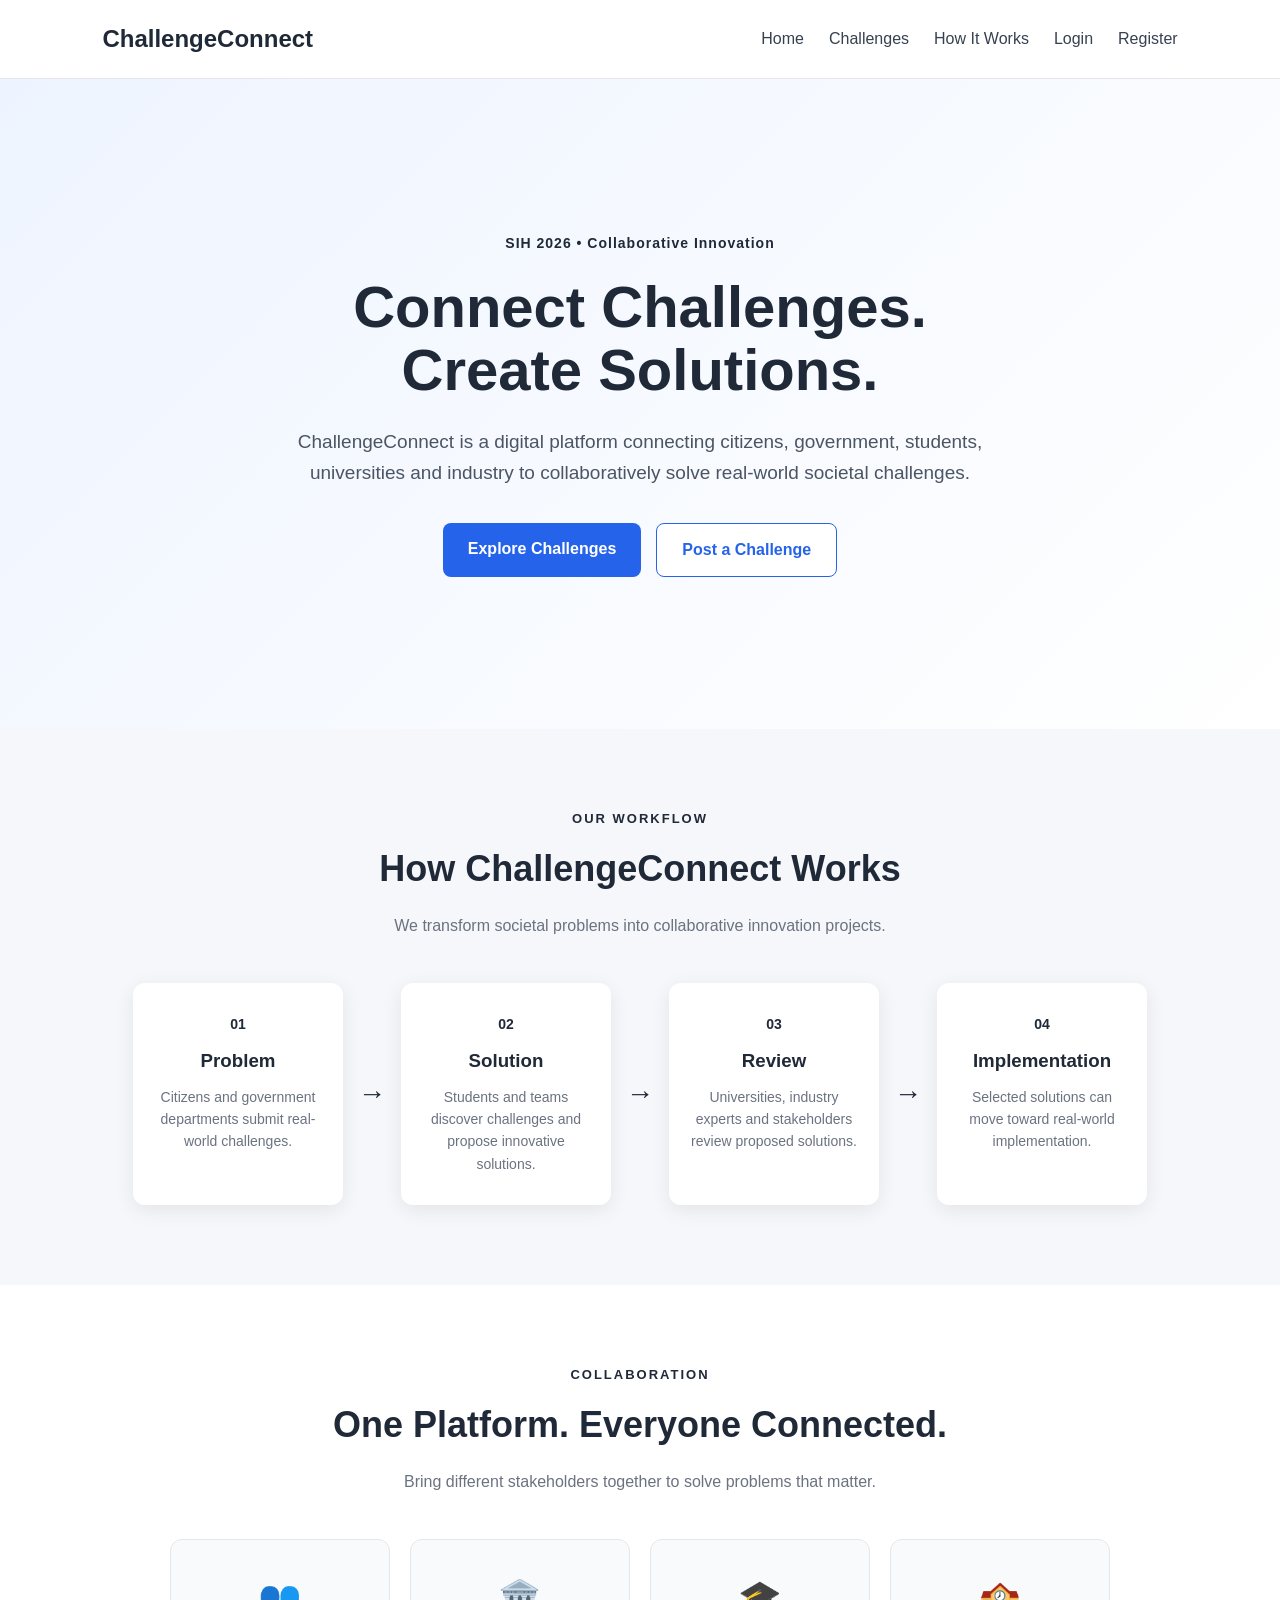
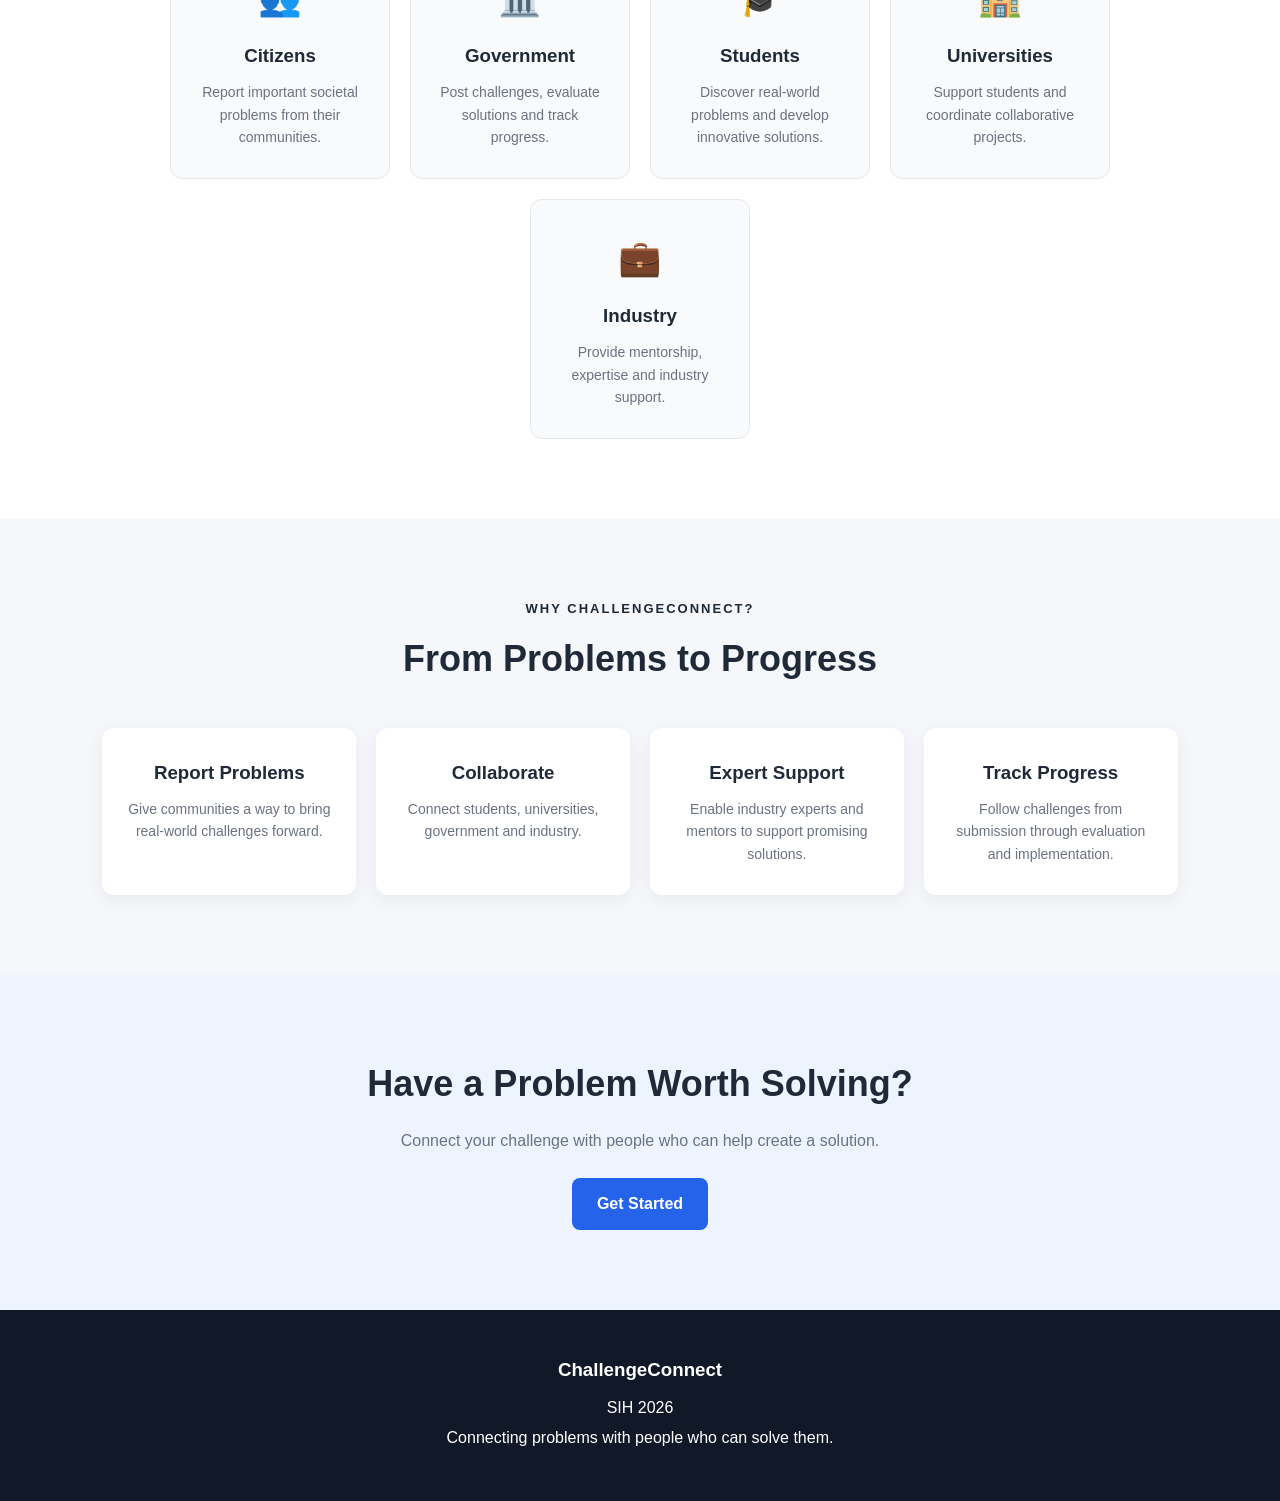
==== frontend/index.html @ aeb624d3 "Add frontend files" ====
<!DOCTYPE html>
<html lang="en">
<head>
    <meta charset="UTF-8">
    <meta name="viewport" content="width=device-width, initial-scale=1.0">

    <title>ChallengeConnect | SIH 2026</title>

    <link rel="stylesheet" href="style.css">
</head>

<body>

    <!-- Navigation Bar -->
    <header>
        <nav class="navbar">

            <div class="logo">
                ChallengeConnect
            </div>

            <ul class="nav-links">
                <li><a href="#home">Home</a></li>
                <li><a href="#challenges">Challenges</a></li>
                <li><a href="#how-it-works">How It Works</a></li>
                <li><a href="login.html">Login</a></li>
                <li><a href="register.html">Register</a></li>
            </ul>

        </nav>
    </header>


    <!-- Hero Section -->
    <section id="home" class="hero">

        <div class="hero-content">

            <p class="tagline">SIH 2026 • Collaborative Innovation</p>

            <h1>
                Connect Challenges.<br>
                Create Solutions.
            </h1>

            <p class="hero-description">
                ChallengeConnect is a digital platform connecting
                citizens, government, students, universities and
                industry to collaboratively solve real-world
                societal challenges.
            </p>

            <div class="hero-buttons">

                <a href="#challenges" class="btn primary-btn">
                    Explore Challenges
                </a>

                <a href="#post" class="btn secondary-btn">
                    Post a Challenge
                </a>

            </div>

        </div>

    </section>


    <!-- How It Works -->
    <section id="how-it-works" class="section">

        <p class="section-label">OUR WORKFLOW</p>

        <h2>How ChallengeConnect Works</h2>

        <p class="section-description">
            We transform societal problems into collaborative
            innovation projects.
        </p>

        <div class="workflow">

            <div class="workflow-card">
                <div class="number">01</div>
                <h3>Problem</h3>
                <p>
                    Citizens and government departments
                    submit real-world challenges.
                </p>
            </div>

            <div class="arrow">→</div>

            <div class="workflow-card">
                <div class="number">02</div>
                <h3>Solution</h3>
                <p>
                    Students and teams discover challenges
                    and propose innovative solutions.
                </p>
            </div>

            <div class="arrow">→</div>

            <div class="workflow-card">
                <div class="number">03</div>
                <h3>Review</h3>
                <p>
                    Universities, industry experts and
                    stakeholders review proposed solutions.
                </p>
            </div>

            <div class="arrow">→</div>

            <div class="workflow-card">
                <div class="number">04</div>
                <h3>Implementation</h3>
                <p>
                    Selected solutions can move toward
                    real-world implementation.
                </p>
            </div>

        </div>

    </section>


    <!-- Stakeholders -->
    <section id="challenges" class="section stakeholder-section">

        <p class="section-label">COLLABORATION</p>

        <h2>One Platform. Everyone Connected.</h2>

        <p class="section-description">
            Bring different stakeholders together to solve
            problems that matter.
        </p>

        <div class="cards">

            <div class="card">
                <div class="card-icon">👥</div>
                <h3>Citizens</h3>
                <p>
                    Report important societal problems
                    from their communities.
                </p>
            </div>

            <div class="card">
                <div class="card-icon">🏛️</div>
                <h3>Government</h3>
                <p>
                    Post challenges, evaluate solutions
                    and track progress.
                </p>
            </div>

            <div class="card">
                <div class="card-icon">🎓</div>
                <h3>Students</h3>
                <p>
                    Discover real-world problems and
                    develop innovative solutions.
                </p>
            </div>

            <div class="card">
                <div class="card-icon">🏫</div>
                <h3>Universities</h3>
                <p>
                    Support students and coordinate
                    collaborative projects.
                </p>
            </div>

            <div class="card">
                <div class="card-icon">💼</div>
                <h3>Industry</h3>
                <p>
                    Provide mentorship, expertise and
                    industry support.
                </p>
            </div>

        </div>

    </section>


    <!-- Benefits -->
    <section class="section">

        <p class="section-label">WHY CHALLENGECONNECT?</p>

        <h2>From Problems to Progress</h2>

        <div class="benefits">

            <div class="benefit">
                <h3>Report Problems</h3>
                <p>
                    Give communities a way to bring
                    real-world challenges forward.
                </p>
            </div>

            <div class="benefit">
                <h3>Collaborate</h3>
                <p>
                    Connect students, universities,
                    government and industry.
                </p>
            </div>

            <div class="benefit">
                <h3>Expert Support</h3>
                <p>
                    Enable industry experts and mentors
                    to support promising solutions.
                </p>
            </div>

            <div class="benefit">
                <h3>Track Progress</h3>
                <p>
                    Follow challenges from submission
                    through evaluation and implementation.
                </p>
            </div>

        </div>

    </section>


    <!-- Call To Action -->
    <section class="cta" id="post">

        <h2>Have a Problem Worth Solving?</h2>

        <p>
            Connect your challenge with people who can
            help create a solution.
        </p>

        <a href="login.html" class="btn primary-btn">
            Get Started
        </a>

    </section>


    <!-- Footer -->
    <footer>

        <h3>ChallengeConnect</h3>

        <p>SIH 2026</p>

        <p>
            Connecting problems with people who can solve them.
        </p>

    </footer>


    <script src="script.js"></script>

</body>
</html>
---- frontend/style.css ----
* {
    margin: 0;
    padding: 0;
    box-sizing: border-box;
}

html {
    scroll-behavior: smooth;
}

body {
    font-family: Arial, sans-serif;
    line-height: 1.6;
    background: #f5f7fb;
    color: #1f2937;
}


/* =========================
   NAVBAR
========================= */

.navbar {
    display: flex;
    justify-content: space-between;
    align-items: center;

    padding: 20px 8%;

    background: white;

    border-bottom: 1px solid #e5e7eb;

    position: sticky;
    top: 0;
    z-index: 1000;
}

.logo {
    font-size: 24px;
    font-weight: bold;
}

.nav-links {
    display: flex;
    list-style: none;
    gap: 25px;
}

.nav-links a {
    text-decoration: none;
    color: #374151;
    font-weight: 500;

    transition: 0.3s;
}

.nav-links a:hover {
    color: #2563eb;
}


/* =========================
   HERO
========================= */

.hero {
    min-height: 650px;

    display: flex;
    justify-content: center;
    align-items: center;

    text-align: center;

    padding: 80px 20px;

    background: linear-gradient(
        135deg,
        #eef4ff,
        #ffffff
    );
}

.hero-content {
    max-width: 850px;
}

.tagline {
    font-size: 14px;
    font-weight: bold;

    letter-spacing: 1px;

    margin-bottom: 20px;
}

.hero h1 {
    font-size: 58px;

    line-height: 1.1;

    margin-bottom: 25px;
}

.hero-description {
    max-width: 720px;

    margin: 0 auto 35px;

    font-size: 19px;

    color: #4b5563;
}

.hero-buttons {
    display: flex;

    justify-content: center;

    gap: 15px;

    flex-wrap: wrap;
}


/* =========================
   BUTTONS
========================= */

.btn {
    display: inline-block;

    padding: 13px 25px;

    border-radius: 8px;

    text-decoration: none;

    font-weight: bold;

    transition: 0.3s;
}

.primary-btn {
    background: #2563eb;

    color: white;
}

.primary-btn:hover {
    background: #1d4ed8;

    transform: translateY(-2px);
}

.secondary-btn {
    background: white;

    color: #2563eb;

    border: 1px solid #2563eb;
}

.secondary-btn:hover {
    background: #eff6ff;
}


/* =========================
   SECTIONS
========================= */

.section {
    padding: 80px 8%;

    text-align: center;
}

.section-label {
    font-size: 13px;

    font-weight: bold;

    letter-spacing: 2px;

    margin-bottom: 10px;
}

.section h2 {
    font-size: 36px;

    margin-bottom: 15px;
}

.section-description {
    max-width: 650px;

    margin: 0 auto 45px;

    color: #6b7280;
}


/* =========================
   WORKFLOW
========================= */

.workflow {
    display: flex;

    justify-content: center;

    align-items: stretch;

    gap: 15px;

    flex-wrap: wrap;
}

.workflow-card {
    background: white;

    padding: 30px 20px;

    width: 210px;

    border-radius: 12px;

    box-shadow: 0 5px 20px rgba(0, 0, 0, 0.08);
}

.workflow-card h3 {
    margin: 10px 0;
}

.workflow-card p {
    color: #6b7280;

    font-size: 14px;
}

.number {
    font-size: 14px;

    font-weight: bold;
}

.arrow {
    display: flex;

    align-items: center;

    font-size: 28px;
}


/* =========================
   STAKEHOLDER CARDS
========================= */

.stakeholder-section {
    background: white;
}

.cards {
    display: flex;

    justify-content: center;

    gap: 20px;

    flex-wrap: wrap;
}

.card {
    background: #f9fafb;

    padding: 30px 20px;

    width: 220px;

    border-radius: 12px;

    border: 1px solid #e5e7eb;

    transition: 0.3s;
}

.card:hover {
    transform: translateY(-5px);

    box-shadow: 0 8px 25px rgba(0, 0, 0, 0.08);
}

.card-icon {
    font-size: 35px;

    margin-bottom: 15px;
}

.card h3 {
    margin-bottom: 10px;
}

.card p {
    color: #6b7280;

    font-size: 14px;
}


/* =========================
   BENEFITS
========================= */

.benefits {
    display: grid;

    grid-template-columns: repeat(4, 1fr);

    gap: 20px;

    max-width: 1100px;

    margin: 40px auto 0;
}

.benefit {
    background: white;

    padding: 30px 20px;

    border-radius: 12px;

    box-shadow: 0 5px 20px rgba(0, 0, 0, 0.06);
}

.benefit h3 {
    margin-bottom: 10px;
}

.benefit p {
    color: #6b7280;

    font-size: 14px;
}


/* =========================
   CTA
========================= */

.cta {
    text-align: center;

    padding: 80px 20px;

    background: #eef4ff;
}

.cta h2 {
    font-size: 36px;

    margin-bottom: 15px;
}

.cta p {
    color: #6b7280;

    margin-bottom: 25px;
}


/* =========================
   FOOTER
========================= */

footer {
    text-align: center;

    padding: 45px 20px;

    background: #111827;

    color: white;
}

footer h3 {
    margin-bottom: 10px;
}

footer p {
    margin: 5px;
}


/* =========================
   MOBILE RESPONSIVE
========================= */

@media (max-width: 900px) {

    .benefits {
        grid-template-columns: repeat(2, 1fr);
    }
}


@media (max-width: 768px) {

    .navbar {
        flex-direction: column;

        gap: 15px;
    }

    .nav-links {
        gap: 12px;

        flex-wrap: wrap;

        justify-content: center;
    }

    .hero h1 {
        font-size: 42px;
    }

    .hero-description {
        font-size: 16px;
    }

    .workflow {
        flex-direction: column;

        align-items: center;
    }

    .arrow {
        transform: rotate(90deg);
    }
}


@media (max-width: 500px) {

    .benefits {
        grid-template-columns: 1fr;
    }

    .hero h1 {
        font-size: 34px;
    }

    .section h2 {
        font-size: 28px;
    }
}
/* =========================
   LOGIN & REGISTER
========================= */

.auth-page {
    min-height: 100vh;

    display: flex;

    justify-content: center;

    align-items: center;

    padding: 40px 20px;

    background: #f5f7fb;
}

.auth-container {
    width: 100%;

    max-width: 450px;

    background: white;

    padding: 40px;

    border-radius: 15px;

    box-shadow: 0 8px 30px rgba(0, 0, 0, 0.08);
}

.auth-container h1 {
    text-align: center;

    margin-bottom: 10px;
}

.auth-container > p {
    text-align: center;

    color: #6b7280;

    margin-bottom: 25px;
}

.auth-container form {
    display: flex;

    flex-direction: column;

    gap: 10px;
}

.auth-container label {
    font-weight: bold;

    margin-top: 8px;
}

.auth-container input,
.auth-container select {
    padding: 12px;

    border: 1px solid #d1d5db;

    border-radius: 8px;

    font-size: 15px;

    outline: none;
}

.auth-container input:focus,
.auth-container select:focus {
    border-color: #2563eb;
}

.auth-container button {
    border: none;

    cursor: pointer;

    margin-top: 15px;

    font-size: 16px;
}

.auth-link {
    margin-top: 20px;
}

.auth-container a {
    color: #2563eb;

    text-decoration: none;

    font-weight: 500;
}
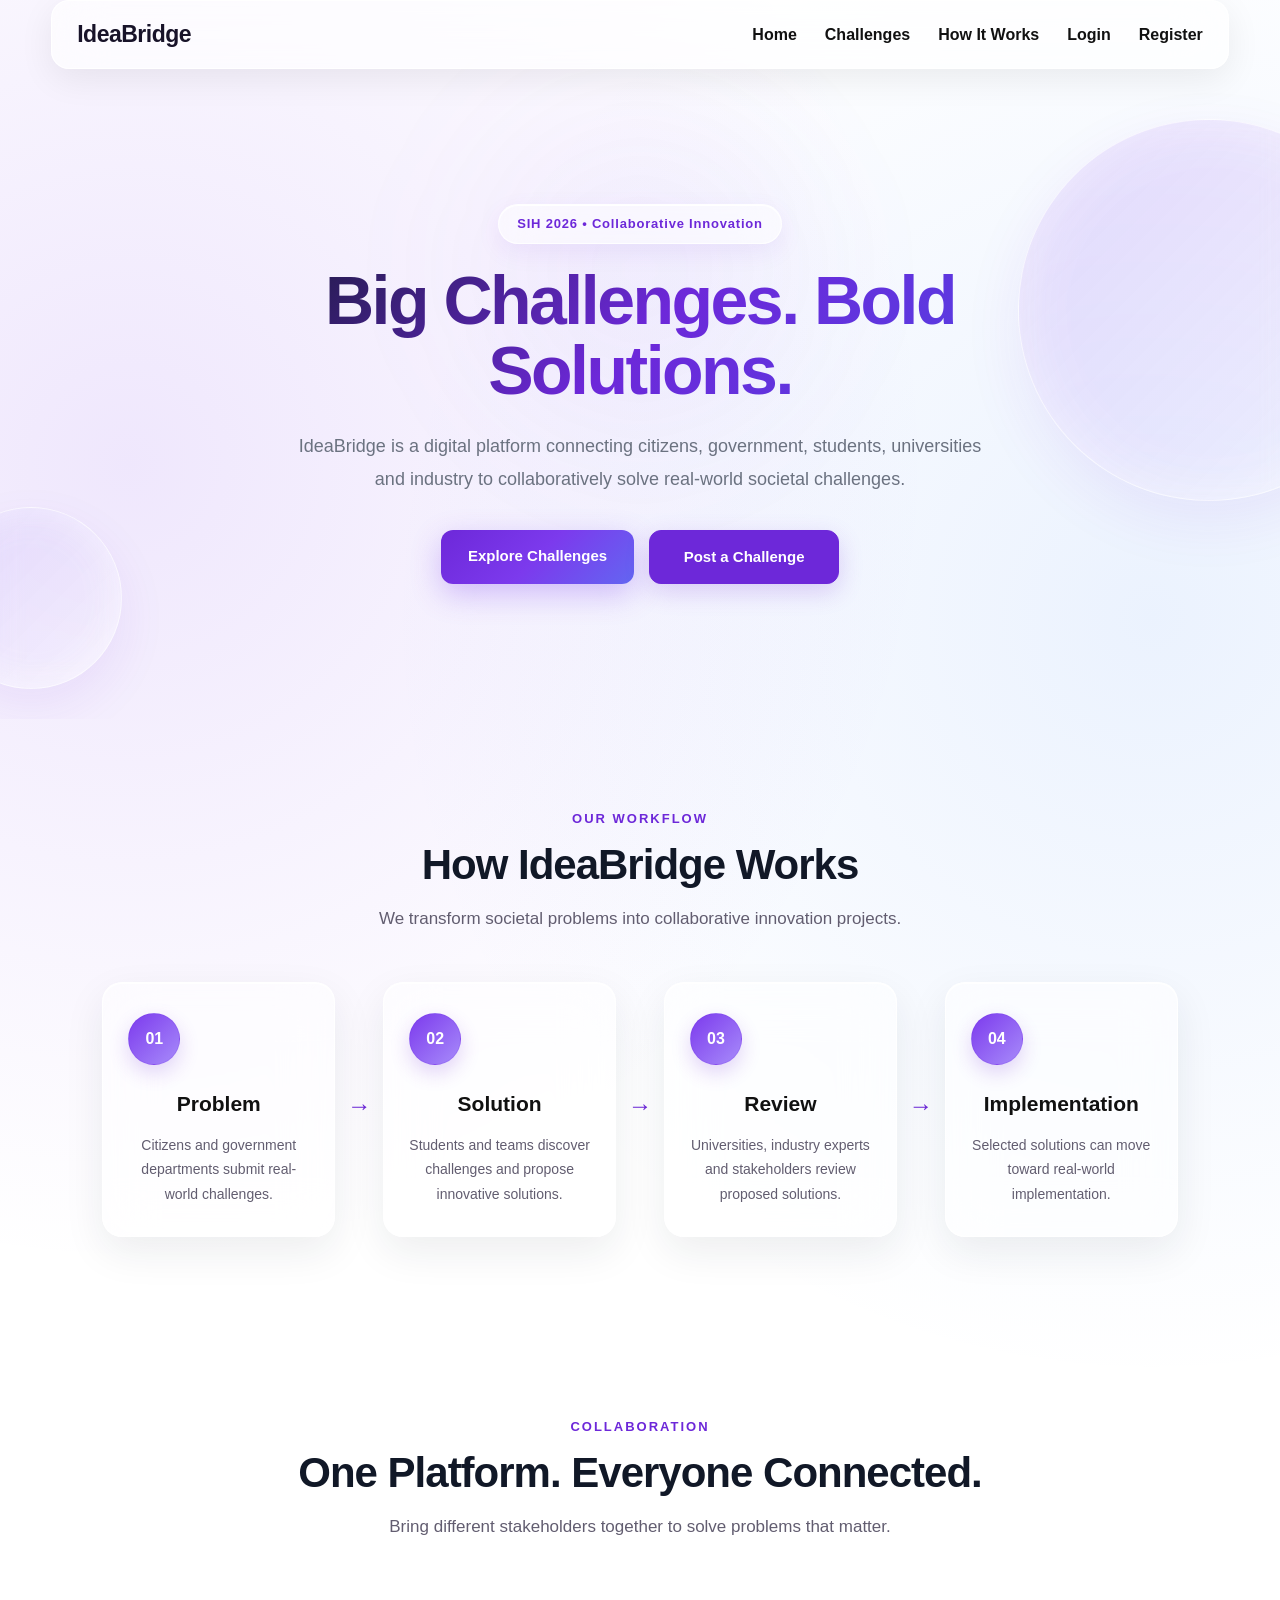
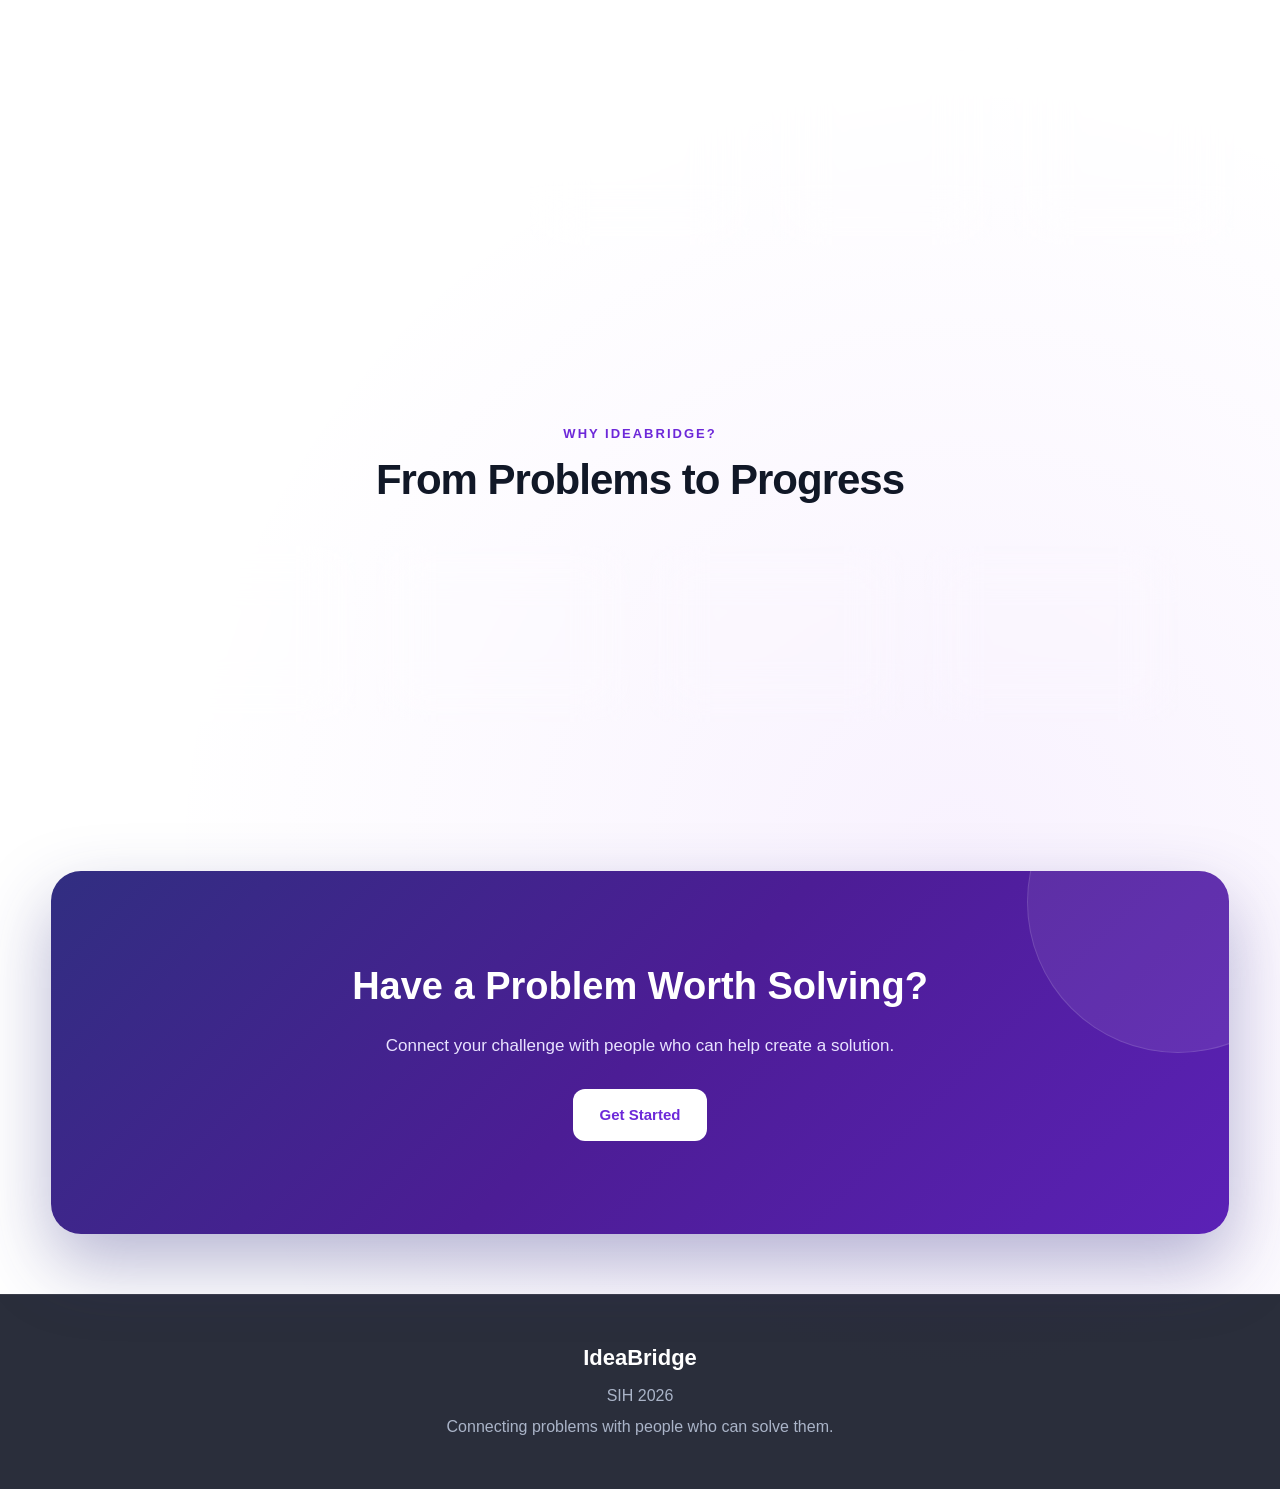
==== commit 13c6f8bc: "Rename ChallengeConnect to IdeaBridge" ====
--- a/frontend/index.html
+++ b/frontend/index.html
@@ -4,7 +4,7 @@
     <meta charset="UTF-8">
     <meta name="viewport" content="width=device-width, initial-scale=1.0">
 
-    <title>ChallengeConnect | SIH 2026</title>
+    <title>IdeaBridge | SIH 2026</title>
 
     <link rel="stylesheet" href="style.css">
 </head>
@@ -16,7 +16,7 @@
         <nav class="navbar">
 
             <div class="logo">
-                ChallengeConnect
+                IdeaBridge
             </div>
 
             <ul class="nav-links">
@@ -38,13 +38,10 @@
 
             <p class="tagline">SIH 2026 • Collaborative Innovation</p>
 
-            <h1>
-                Connect Challenges.<br>
-                Create Solutions.
-            </h1>
+            <h1>Big Challenges. Bold Solutions.</h1>
 
             <p class="hero-description">
-                ChallengeConnect is a digital platform connecting
+                IdeaBridge is a digital platform connecting
                 citizens, government, students, universities and
                 industry to collaboratively solve real-world
                 societal challenges.
@@ -72,7 +69,7 @@
 
         <p class="section-label">OUR WORKFLOW</p>
 
-        <h2>How ChallengeConnect Works</h2>
+        <h2>How IdeaBridge Works</h2>
 
         <p class="section-description">
             We transform societal problems into collaborative
@@ -195,7 +192,7 @@
     <!-- Benefits -->
     <section class="section">
 
-        <p class="section-label">WHY CHALLENGECONNECT?</p>
+        <p class="section-label">WHY IDEABRIDGE?</p>
 
         <h2>From Problems to Progress</h2>
 
@@ -258,7 +255,7 @@
     <!-- Footer -->
     <footer>
 
-        <h3>ChallengeConnect</h3>
+        <h3>IdeaBridge</h3>
 
         <p>SIH 2026</p>
 
--- a/frontend/style.css
+++ b/frontend/style.css
@@ -555,4 +555,2384 @@
     text-decoration: none;
 
     font-weight: 500;
+}
+/* =========================================================
+   CHALLENGECONNECT - UI/UX IMPROVEMENT
+   SIH 2026
+   ========================================================= */
+
+
+/* ---------- GLOBAL IMPROVEMENTS ---------- */
+
+body {
+    font-family: Arial, sans-serif;
+    background: #f6f8fc;
+    color: #172033;
+}
+
+html {
+    scroll-behavior: smooth;
+}
+
+
+/* ---------- NAVBAR ---------- */
+
+.navbar {
+    padding: 16px 7%;
+    background: rgba(255, 255, 255, 0.96);
+    border-bottom: 1px solid #e6eaf0;
+    box-shadow: 0 2px 12px rgba(15, 23, 42, 0.05);
+}
+
+.logo {
+    font-size: 24px;
+    font-weight: 800;
+    color: #123b70;
+    letter-spacing: -0.5px;
+}
+
+.nav-links {
+    gap: 28px;
+}
+
+.nav-links a {
+    color: #475569;
+    font-weight: 600;
+    transition: all 0.25s ease;
+}
+
+.nav-links a:hover {
+    color: #2563eb;
+}
+
+
+/* ---------- HERO SECTION ---------- */
+
+.hero {
+    min-height: 590px;
+    padding: 70px 20px;
+    background:
+        radial-gradient(circle at 85% 20%, rgba(37, 99, 235, 0.10), transparent 30%),
+        linear-gradient(135deg, #f5f9ff 0%, #ffffff 55%, #eef5ff 100%);
+    position: relative;
+    overflow: hidden;
+}
+
+.hero-content {
+    max-width: 900px;
+}
+
+.tagline {
+    display: inline-block;
+    padding: 8px 15px;
+    margin-bottom: 22px;
+    border-radius: 30px;
+    background: #e8f0ff;
+    color: #2563eb;
+    font-size: 13px;
+    font-weight: 700;
+    letter-spacing: 0.8px;
+}
+
+.hero h1 {
+    font-size: 62px;
+    line-height: 1.05;
+    font-weight: 800;
+    letter-spacing: -2px;
+    color: #102a43;
+    margin-bottom: 25px;
+}
+
+.hero-description {
+    max-width: 760px;
+    margin: 0 auto 35px;
+    font-size: 18px;
+    line-height: 1.8;
+    color: #64748b;
+}
+
+
+/* ---------- BUTTONS ---------- */
+
+.btn {
+    padding: 14px 27px;
+    border-radius: 10px;
+    font-size: 15px;
+    font-weight: 700;
+    transition: all 0.25s ease;
+}
+
+.primary-btn {
+    background: #2563eb;
+    color: #ffffff;
+    border: 1px solid #2563eb;
+    box-shadow: 0 8px 20px rgba(37, 99, 235, 0.20);
+}
+
+.primary-btn:hover {
+    background: #1d4ed8;
+    transform: translateY(-3px);
+    box-shadow: 0 12px 25px rgba(37, 99, 235, 0.28);
+}
+
+.secondary-btn {
+    background: #ffffff;
+    color: #2563eb;
+    border: 1px solid #cbd5e1;
+}
+
+.secondary-btn:hover {
+    background: #eff6ff;
+    border-color: #2563eb;
+    transform: translateY(-3px);
+}
+
+
+/* ---------- GENERAL SECTIONS ---------- */
+
+.section {
+    padding: 90px 8%;
+    background: #ffffff;
+}
+
+.section:nth-of-type(even) {
+    background: #f8fafc;
+}
+
+.section-label {
+    color: #2563eb;
+    font-size: 13px;
+    font-weight: 800;
+    letter-spacing: 1.5px;
+    margin-bottom: 10px;
+}
+
+.section h2 {
+    color: #102a43;
+    font-size: 38px;
+    line-height: 1.2;
+    margin-bottom: 15px;
+    letter-spacing: -0.8px;
+}
+
+.section-description {
+    max-width: 650px;
+    color: #64748b;
+    font-size: 17px;
+    margin-bottom: 50px;
+}
+
+
+/* ---------- WORKFLOW ---------- */
+
+.workflow {
+    display: flex;
+    align-items: stretch;
+    justify-content: center;
+    gap: 15px;
+}
+
+.workflow-card {
+    flex: 1;
+    min-height: 230px;
+    padding: 30px 25px;
+    background: #ffffff;
+    border: 1px solid #e2e8f0;
+    border-radius: 16px;
+    box-shadow: 0 8px 25px rgba(15, 23, 42, 0.06);
+    transition: all 0.3s ease;
+}
+
+.workflow-card:hover {
+    transform: translateY(-7px);
+    border-color: #bfdbfe;
+    box-shadow: 0 15px 35px rgba(37, 99, 235, 0.12);
+}
+
+.number {
+    width: 48px;
+    height: 48px;
+    display: flex;
+    align-items: center;
+    justify-content: center;
+    margin-bottom: 20px;
+    border-radius: 12px;
+    background: #eaf2ff;
+    color: #2563eb;
+    font-size: 15px;
+    font-weight: 800;
+}
+
+.workflow-card h3 {
+    margin-bottom: 10px;
+    color: #172033;
+    font-size: 21px;
+}
+
+.workflow-card p {
+    color: #64748b;
+    line-height: 1.7;
+}
+
+.arrow {
+    display: flex;
+    align-items: center;
+    justify-content: center;
+    color: #2563eb;
+    font-size: 25px;
+    font-weight: bold;
+}
+
+
+/* ---------- STAKEHOLDER CARDS ---------- */
+
+.stakeholder-section {
+    background: #f8fafc !important;
+}
+
+.cards {
+    display: grid;
+    grid-template-columns: repeat(5, 1fr);
+    gap: 20px;
+}
+
+.card {
+    padding: 30px 22px;
+    background: #ffffff;
+    border: 1px solid #e2e8f0;
+    border-radius: 16px;
+    text-align: center;
+    box-shadow: 0 7px 22px rgba(15, 23, 42, 0.05);
+    transition: all 0.3s ease;
+}
+
+.card:hover {
+    transform: translateY(-7px);
+    border-color: #bfdbfe;
+    box-shadow: 0 15px 30px rgba(37, 99, 235, 0.12);
+}
+
+.card-icon {
+    width: 62px;
+    height: 62px;
+    display: flex;
+    align-items: center;
+    justify-content: center;
+    margin: 0 auto 18px;
+    border-radius: 16px;
+    background: #eef4ff;
+    font-size: 28px;
+}
+
+.card h3 {
+    margin-bottom: 10px;
+    color: #172033;
+    font-size: 19px;
+}
+
+.card p {
+    color: #64748b;
+    font-size: 14px;
+    line-height: 1.7;
+}
+
+
+/* ---------- BENEFITS ---------- */
+
+.benefits {
+    display: grid;
+    grid-template-columns: repeat(4, 1fr);
+    gap: 20px;
+}
+
+.benefit {
+    padding: 30px;
+    background: #ffffff;
+    border: 1px solid #e2e8f0;
+    border-radius: 16px;
+    box-shadow: 0 6px 20px rgba(15, 23, 42, 0.05);
+    transition: all 0.3s ease;
+}
+
+.benefit:hover {
+    transform: translateY(-5px);
+    border-color: #93c5fd;
+}
+
+.benefit h3 {
+    color: #123b70;
+    font-size: 19px;
+    margin-bottom: 12px;
+}
+
+.benefit p {
+    color: #64748b;
+    line-height: 1.7;
+}
+
+
+/* ---------- CTA ---------- */
+
+.cta {
+    padding: 85px 20px;
+    text-align: center;
+    background: linear-gradient(135deg, #123b70, #2563eb);
+    color: #ffffff;
+}
+
+.cta h2 {
+    margin-bottom: 15px;
+    font-size: 38px;
+    color: #ffffff;
+}
+
+.cta p {
+    max-width: 600px;
+    margin: 0 auto 30px;
+    color: #dbeafe;
+    font-size: 17px;
+}
+
+.cta .primary-btn {
+    background: #ffffff;
+    color: #2563eb;
+    border-color: #ffffff;
+    box-shadow: none;
+}
+
+.cta .primary-btn:hover {
+    background: #eff6ff;
+}
+
+
+/* ---------- FOOTER ---------- */
+
+footer {
+    padding: 45px 20px;
+    text-align: center;
+    background: #0f172a;
+    color: #94a3b8;
+}
+
+footer h3 {
+    margin-bottom: 8px;
+    color: #ffffff;
+    font-size: 22px;
+}
+
+footer p {
+    margin: 5px 0;
+}
+
+
+/* =========================================================
+   RESPONSIVE DESIGN
+   ========================================================= */
+
+
+/* ---------- TABLET ---------- */
+
+@media (max-width: 1000px) {
+
+    .cards {
+        grid-template-columns: repeat(2, 1fr);
+    }
+
+    .benefits {
+        grid-template-columns: repeat(2, 1fr);
+    }
+
+    .workflow {
+        flex-wrap: wrap;
+    }
+
+    .workflow-card {
+        flex: 1 1 40%;
+    }
+
+    .arrow {
+        display: none;
+    }
+
+    .hero h1 {
+        font-size: 50px;
+    }
+}
+
+
+/* ---------- MOBILE ---------- */
+
+@media (max-width: 700px) {
+
+    .navbar {
+        padding: 15px 5%;
+        flex-direction: column;
+        gap: 15px;
+    }
+
+    .nav-links {
+        gap: 12px;
+        flex-wrap: wrap;
+        justify-content: center;
+    }
+
+    .nav-links a {
+        font-size: 13px;
+    }
+
+    .hero {
+        min-height: auto;
+        padding: 70px 20px;
+    }
+
+    .hero h1 {
+        font-size: 40px;
+        letter-spacing: -1px;
+    }
+
+    .hero-description {
+        font-size: 16px;
+    }
+
+    .hero-buttons {
+        flex-direction: column;
+        align-items: stretch;
+        max-width: 320px;
+        margin: 0 auto;
+    }
+
+    .btn {
+        text-align: center;
+    }
+
+    .section {
+        padding: 65px 6%;
+    }
+
+    .section h2 {
+        font-size: 30px;
+    }
+
+    .workflow {
+        display: grid;
+        grid-template-columns: 1fr;
+    }
+
+    .workflow-card {
+        min-height: auto;
+    }
+
+    .cards {
+        grid-template-columns: 1fr;
+    }
+
+    .benefits {
+        grid-template-columns: 1fr;
+    }
+
+    .cta {
+        padding: 65px 20px;
+    }
+
+    .cta h2 {
+        font-size: 30px;
+    }
+}
+/* ---------- HERO EXTRA UI EFFECTS ---------- */
+
+.hero::before {
+    content: "";
+    position: absolute;
+    width: 300px;
+    height: 300px;
+    border-radius: 50%;
+    background: rgba(5, 150, 105, 0.08);
+    top: -120px;
+    right: -80px;
+}
+
+.hero::after {
+    content: "";
+    position: absolute;
+    width: 180px;
+    height: 180px;
+    border-radius: 50%;
+    background: rgba(5, 150, 105, 0.06);
+    bottom: -80px;
+    left: -50px;
+}
+
+.hero-content {
+    position: relative;
+    z-index: 2;
+}
+
+.hero h1 {
+    background: linear-gradient(90deg, #102a43, #059669);
+    -webkit-background-clip: text;
+    -webkit-text-fill-color: transparent;
+    background-clip: text;
+}
+
+.tagline {
+    box-shadow: 0 4px 15px rgba(37, 99, 235, 0.08);
+}
+
+.hero-buttons {
+    margin-top: 10px;
+}
+
+.hero-buttons .btn {
+    min-width: 190px;
+}
+/* =========================================================
+   CHALLENGECONNECT - DEEP PURPLE THEME
+   ========================================================= */
+
+/* Main colors
+   Dark text: #181329
+   Purple:    #6D28D9
+   Light:     #F8F7FF
+*/
+
+
+/* ---------- PAGE ---------- */
+
+body {
+    background: #f8f7ff;
+    color: #181329;
+}
+
+
+/* ---------- NAVBAR ---------- */
+
+.navbar {
+    background: #ffffff;
+    border-bottom: 1px solid #e9e5f5;
+    box-shadow: 0 2px 12px rgba(24, 19, 41, 0.05);
+}
+
+.logo {
+    color: #181329;
+}
+
+.nav-links a {
+    color: #4b465c;
+}
+
+.nav-links a:hover {
+    color: #6d28d9;
+}
+
+
+/* ---------- HERO ---------- */
+
+.hero {
+    background:
+        radial-gradient(
+            circle at 85% 20%,
+            rgba(109, 40, 217, 0.10),
+            transparent 30%
+        ),
+        linear-gradient(
+            135deg,
+            #f8f7ff 0%,
+            #ffffff 55%,
+            #f1edff 100%
+        );
+}
+
+.tagline {
+    background: #eee8ff;
+    color: #6d28d9;
+    box-shadow: 0 4px 15px rgba(109, 40, 217, 0.08);
+}
+
+.hero h1 {
+    background: linear-gradient(
+        90deg,
+        #181329,
+        #6d28d9
+    );
+
+    -webkit-background-clip: text;
+    -webkit-text-fill-color: transparent;
+    background-clip: text;
+}
+
+.hero-description {
+    color: #625d70;
+}
+
+
+/* ---------- HERO DECORATION ---------- */
+
+.hero::before {
+    background: rgba(109, 40, 217, 0.08);
+}
+
+.hero::after {
+    background: rgba(109, 40, 217, 0.06);
+}
+
+
+/* ---------- BUTTONS ---------- */
+
+.primary-btn {
+    background: #6d28d9;
+    border-color: #6d28d9;
+    color: #ffffff;
+    box-shadow: 0 8px 20px rgba(109, 40, 217, 0.20);
+}
+
+.primary-btn:hover {
+    background: #5b21b6;
+    border-color: #5b21b6;
+    box-shadow: 0 12px 25px rgba(109, 40, 217, 0.28);
+}
+
+.secondary-btn {
+    background: #ffffff;
+    color: #6d28d9;
+    border-color: #d8cef5;
+}
+
+.secondary-btn:hover {
+    background: #f5f1ff;
+    border-color: #6d28d9;
+}
+
+
+/* ---------- SECTIONS ---------- */
+
+.section {
+    background: #ffffff;
+}
+
+.section:nth-of-type(even) {
+    background: #f8f7ff;
+}
+
+.section-label {
+    color: #6d28d9;
+}
+
+.section h2 {
+    color: #181329;
+}
+
+.section-description {
+    color: #625d70;
+}
+
+
+/* ---------- WORKFLOW ---------- */
+
+.workflow-card {
+    background: #ffffff;
+    border-color: #e7e1f3;
+    box-shadow: 0 8px 25px rgba(24, 19, 41, 0.06);
+}
+
+.workflow-card:hover {
+    border-color: #c4b5fd;
+    box-shadow: 0 15px 35px rgba(109, 40, 217, 0.12);
+}
+
+.number {
+    background: #eee8ff;
+    color: #6d28d9;
+}
+
+.workflow-card h3 {
+    color: #181329;
+}
+
+.workflow-card p {
+    color: #625d70;
+}
+
+.arrow {
+    color: #6d28d9;
+}
+
+
+/* ---------- STAKEHOLDER CARDS ---------- */
+
+.stakeholder-section {
+    background: #f8f7ff !important;
+}
+
+.card {
+    background: #ffffff;
+    border-color: #e7e1f3;
+    box-shadow: 0 7px 22px rgba(24, 19, 41, 0.05);
+}
+
+.card:hover {
+    border-color: #c4b5fd;
+    box-shadow: 0 15px 30px rgba(109, 40, 217, 0.12);
+}
+
+.card-icon {
+    background: #eee8ff;
+}
+
+.card h3 {
+    color: #181329;
+}
+
+.card p {
+    color: #625d70;
+}
+
+
+/* ---------- BENEFITS ---------- */
+
+.benefit {
+    background: #ffffff;
+    border-color: #e7e1f3;
+    box-shadow: 0 6px 20px rgba(24, 19, 41, 0.05);
+}
+
+.benefit:hover {
+    border-color: #a78bfa;
+}
+
+.benefit h3 {
+    color: #6d28d9;
+}
+
+.benefit p {
+    color: #625d70;
+}
+
+
+/* ---------- CTA ---------- */
+
+.cta {
+    background: linear-gradient(
+        135deg,
+        #181329,
+        #6d28d9
+    );
+}
+
+.cta h2 {
+    color: #ffffff;
+}
+
+.cta p {
+    color: #e9e3ff;
+}
+
+.cta .primary-btn {
+    background: #ffffff;
+    color: #6d28d9;
+    border-color: #ffffff;
+}
+
+.cta .primary-btn:hover {
+    background: #f5f1ff;
+}
+
+
+/* ---------- FOOTER ---------- */
+
+footer {
+    background: #11101a;
+    color: #a8a3b5;
+}
+
+footer h3 {
+    color: #ffffff;
+}
+
+
+/* ---------- FOCUS ACCESSIBILITY ---------- */
+
+.btn:focus,
+.nav-links a:focus {
+    outline: 3px solid rgba(109, 40, 217, 0.25);
+    outline-offset: 3px;
+}
+/* =========================================================
+   HOW IT WORKS - TIMELINE STYLE
+   ========================================================= */
+
+.workflow {
+    position: relative;
+    align-items: flex-start;
+    gap: 12px;
+}
+
+.workflow-card {
+    position: relative;
+    z-index: 2;
+    min-height: 250px;
+    padding: 30px 25px;
+    border-radius: 18px;
+    transition: transform 0.3s ease, box-shadow 0.3s ease;
+}
+
+.workflow-card:hover {
+    transform: translateY(-8px);
+}
+
+.number {
+    width: 52px;
+    height: 52px;
+    border-radius: 50%;
+    font-size: 16px;
+    margin-bottom: 22px;
+}
+
+.workflow-card h3 {
+    font-size: 21px;
+    margin-bottom: 12px;
+}
+
+.workflow-card p {
+    font-size: 14px;
+    line-height: 1.75;
+}
+
+.arrow {
+    padding-top: 105px;
+    font-size: 24px;
+    font-weight: bold;
+}
+/* =========================================================
+   APPLE-STYLE GLASS UI
+   ========================================================= */
+
+/* ---------- GLASS NAVBAR ---------- */
+
+.navbar {
+    background: rgba(255, 255, 255, 0.72);
+    backdrop-filter: blur(20px);
+    -webkit-backdrop-filter: blur(20px);
+    border-bottom: 1px solid rgba(255, 255, 255, 0.6);
+    box-shadow: 0 8px 30px rgba(24, 19, 41, 0.06);
+}
+
+
+/* ---------- HERO ---------- */
+
+.hero {
+    background:
+        radial-gradient(
+            circle at 15% 20%,
+            rgba(167, 139, 250, 0.18),
+            transparent 30%
+        ),
+        radial-gradient(
+            circle at 85% 70%,
+            rgba(196, 181, 253, 0.16),
+            transparent 30%
+        ),
+        #f8f7ff;
+}
+
+
+/* ---------- GLASS WORKFLOW CARDS ---------- */
+
+.workflow-card {
+    background: rgba(255, 255, 255, 0.58);
+    backdrop-filter: blur(18px);
+    -webkit-backdrop-filter: blur(18px);
+
+    border: 1px solid rgba(255, 255, 255, 0.8);
+
+    box-shadow:
+        0 12px 35px rgba(24, 19, 41, 0.08),
+        inset 0 1px 0 rgba(255, 255, 255, 0.8);
+}
+
+.workflow-card:hover {
+    background: rgba(255, 255, 255, 0.72);
+}
+
+
+/* ---------- GLASS STAKEHOLDER CARDS ---------- */
+
+.card {
+    background: rgba(255, 255, 255, 0.62);
+    backdrop-filter: blur(18px);
+    -webkit-backdrop-filter: blur(18px);
+
+    border: 1px solid rgba(255, 255, 255, 0.8);
+
+    box-shadow:
+        0 12px 30px rgba(24, 19, 41, 0.07),
+        inset 0 1px 0 rgba(255, 255, 255, 0.8);
+}
+
+.card:hover {
+    background: rgba(255, 255, 255, 0.78);
+}
+
+
+/* ---------- GLASS BENEFITS ---------- */
+
+.benefit {
+    background: rgba(255, 255, 255, 0.62);
+    backdrop-filter: blur(18px);
+    -webkit-backdrop-filter: blur(18px);
+
+    border: 1px solid rgba(255, 255, 255, 0.8);
+
+    box-shadow:
+        0 12px 30px rgba(24, 19, 41, 0.06),
+        inset 0 1px 0 rgba(255, 255, 255, 0.8);
+}
+
+.benefit:hover {
+    background: rgba(255, 255, 255, 0.78);
+}
+
+
+/* ---------- GLASS BUTTON ---------- */
+
+.secondary-btn {
+    background: rgba(255, 255, 255, 0.55);
+    backdrop-filter: blur(12px);
+    -webkit-backdrop-filter: blur(12px);
+
+    border: 1px solid rgba(109, 40, 217, 0.25);
+}
+
+.secondary-btn:hover {
+    background: rgba(255, 255, 255, 0.8);
+}
+
+
+/* ---------- GLASS TAG ---------- */
+
+.tagline {
+    background: rgba(238, 232, 255, 0.65);
+    backdrop-filter: blur(12px);
+    -webkit-backdrop-filter: blur(12px);
+
+    border: 1px solid rgba(255, 255, 255, 0.8);
+}
+/* =========================================================
+   STRONG GLASSMORPHISM EFFECT
+   ========================================================= */
+
+/* Background */
+body {
+    background:
+        radial-gradient(circle at 10% 15%, rgba(139, 92, 246, 0.18), transparent 28%),
+        radial-gradient(circle at 90% 25%, rgba(196, 181, 253, 0.20), transparent 30%),
+        radial-gradient(circle at 50% 90%, rgba(167, 139, 250, 0.12), transparent 30%),
+        #f8f7ff;
+}
+
+
+/* Navbar */
+.navbar {
+    background: rgba(255, 255, 255, 0.55);
+    backdrop-filter: blur(25px);
+    -webkit-backdrop-filter: blur(25px);
+    border-bottom: 1px solid rgba(255, 255, 255, 0.8);
+    box-shadow: 0 8px 32px rgba(24, 19, 41, 0.08);
+}
+
+
+/* Hero */
+.hero {
+    background: transparent;
+}
+
+
+/* Workflow cards */
+.workflow-card {
+    background: rgba(255, 255, 255, 0.45);
+    backdrop-filter: blur(22px);
+    -webkit-backdrop-filter: blur(22px);
+
+    border: 1px solid rgba(255, 255, 255, 0.75);
+
+    box-shadow:
+        0 15px 35px rgba(24, 19, 41, 0.08),
+        inset 0 1px 1px rgba(255, 255, 255, 0.9);
+}
+
+.workflow-card:hover {
+    background: rgba(255, 255, 255, 0.65);
+    transform: translateY(-10px);
+}
+
+
+/* Stakeholder cards */
+.card {
+    background: rgba(255, 255, 255, 0.45);
+    backdrop-filter: blur(22px);
+    -webkit-backdrop-filter: blur(22px);
+
+    border: 1px solid rgba(255, 255, 255, 0.75);
+
+    box-shadow:
+        0 15px 35px rgba(24, 19, 41, 0.08),
+        inset 0 1px 1px rgba(255, 255, 255, 0.9);
+}
+
+.card:hover {
+    background: rgba(255, 255, 255, 0.68);
+    transform: translateY(-10px);
+}
+
+
+/* Benefit cards */
+.benefit {
+    background: rgba(255, 255, 255, 0.45);
+    backdrop-filter: blur(22px);
+    -webkit-backdrop-filter: blur(22px);
+
+    border: 1px solid rgba(255, 255, 255, 0.75);
+
+    box-shadow:
+        0 15px 35px rgba(24, 19, 41, 0.08),
+        inset 0 1px 1px rgba(255, 255, 255, 0.9);
+}
+
+.benefit:hover {
+    background: rgba(255, 255, 255, 0.68);
+    transform: translateY(-8px);
+}
+
+
+/* Number circles */
+.number {
+    background: rgba(109, 40, 217, 0.12);
+    border: 1px solid rgba(109, 40, 217, 0.15);
+}
+
+
+/* Glass tagline */
+.tagline {
+    background: rgba(238, 232, 255, 0.55);
+    backdrop-filter: blur(15px);
+    -webkit-backdrop-filter: blur(15px);
+
+    border: 1px solid rgba(255, 255, 255, 0.8);
+}
+
+
+/* Secondary button */
+.secondary-btn {
+    background: rgba(255, 255, 255, 0.45);
+    backdrop-filter: blur(15px);
+    -webkit-backdrop-filter: blur(15px);
+
+    border: 1px solid rgba(109, 40, 217, 0.25);
+}
+
+
+/* Section backgrounds */
+.section {
+    background: rgba(255, 255, 255, 0.35);
+}
+
+.stakeholder-section {
+    background: rgba(248, 247, 255, 0.35) !important;
+}
+/* =========================================================
+   CHALLENGECONNECT — PREMIUM GLASS UI
+   ========================================================= */
+
+
+/* =========================
+   1. PREMIUM BACKGROUND
+   ========================= */
+
+body {
+    background:
+        radial-gradient(
+            circle at 8% 12%,
+            rgba(124, 58, 237, 0.18),
+            transparent 25%
+        ),
+        radial-gradient(
+            circle at 92% 18%,
+            rgba(167, 139, 250, 0.22),
+            transparent 28%
+        ),
+        radial-gradient(
+            circle at 50% 85%,
+            rgba(109, 40, 217, 0.12),
+            transparent 30%
+        ),
+        #f8f7ff;
+}
+
+
+/* =========================
+   2. GLASS NAVBAR
+   ========================= */
+
+.navbar {
+    position: sticky;
+    top: 14px;
+
+    width: 92%;
+    margin: 0 auto;
+
+    padding: 15px 25px;
+
+    background: rgba(255, 255, 255, 0.58);
+
+    backdrop-filter: blur(25px);
+    -webkit-backdrop-filter: blur(25px);
+
+    border: 1px solid rgba(255, 255, 255, 0.8);
+
+    border-radius: 18px;
+
+    box-shadow:
+        0 10px 35px rgba(24, 19, 41, 0.08),
+        inset 0 1px 0 rgba(255, 255, 255, 0.9);
+
+    z-index: 1000;
+}
+
+.logo {
+    font-size: 23px;
+    font-weight: 800;
+    color: #181329;
+}
+
+
+/* =========================
+   3. HERO
+   ========================= */
+
+.hero {
+    min-height: 650px;
+
+    background: transparent;
+
+    position: relative;
+    overflow: hidden;
+}
+
+
+/* Large floating glass orb */
+
+.hero::before {
+    content: "";
+
+    position: absolute;
+
+    width: 380px;
+    height: 380px;
+
+    right: -120px;
+    top: 50px;
+
+    border-radius: 50%;
+
+    background:
+        linear-gradient(
+            135deg,
+            rgba(124, 58, 237, 0.18),
+            rgba(196, 181, 253, 0.05)
+        );
+
+    backdrop-filter: blur(8px);
+
+    border: 1px solid rgba(255, 255, 255, 0.7);
+
+    box-shadow:
+        inset 0 0 60px rgba(255, 255, 255, 0.5),
+        0 20px 60px rgba(109, 40, 217, 0.08);
+}
+
+
+/* Small floating orb */
+
+.hero::after {
+    content: "";
+
+    position: absolute;
+
+    width: 180px;
+    height: 180px;
+
+    left: -60px;
+    bottom: 30px;
+
+    border-radius: 50%;
+
+    background:
+        linear-gradient(
+            135deg,
+            rgba(167, 139, 250, 0.20),
+            rgba(255, 255, 255, 0.15)
+        );
+
+    backdrop-filter: blur(10px);
+
+    border: 1px solid rgba(255, 255, 255, 0.7);
+
+    box-shadow:
+        inset 0 0 40px rgba(255, 255, 255, 0.5),
+        0 20px 50px rgba(109, 40, 217, 0.08);
+}
+
+
+.hero-content {
+    position: relative;
+    z-index: 5;
+}
+
+
+/* =========================
+   4. HERO TAG
+   ========================= */
+
+.tagline {
+    background: rgba(255, 255, 255, 0.52);
+
+    backdrop-filter: blur(18px);
+    -webkit-backdrop-filter: blur(18px);
+
+    border: 1px solid rgba(255, 255, 255, 0.8);
+
+    border-radius: 50px;
+
+    padding: 9px 18px;
+
+    color: #6d28d9;
+
+    box-shadow:
+        0 8px 25px rgba(109, 40, 217, 0.08),
+        inset 0 1px 0 rgba(255, 255, 255, 0.9);
+}
+
+
+/* =========================
+   5. HERO HEADING
+   ========================= */
+
+.hero h1 {
+    font-size: clamp(45px, 6vw, 68px);
+
+    font-weight: 800;
+
+    letter-spacing: -2.5px;
+
+    line-height: 1.02;
+
+    background:
+        linear-gradient(
+            100deg,
+            #181329 10%,
+            #6d28d9 55%,
+            #8b5cf6 90%
+        );
+
+    -webkit-background-clip: text;
+    -webkit-text-fill-color: transparent;
+    background-clip: text;
+}
+
+
+/* =========================
+   6. HERO DESCRIPTION
+   ========================= */
+
+.hero-description {
+    color: #625d70;
+
+    max-width: 700px;
+
+    font-size: 18px;
+
+    line-height: 1.8;
+}
+
+
+/* =========================
+   7. PREMIUM BUTTONS
+   ========================= */
+
+.primary-btn {
+    background:
+        linear-gradient(
+            135deg,
+            #7c3aed,
+            #5b21b6
+        );
+
+    border: none;
+
+    border-radius: 12px;
+
+    box-shadow:
+        0 10px 25px rgba(109, 40, 217, 0.25);
+
+    position: relative;
+
+    overflow: hidden;
+}
+
+.primary-btn::before {
+    content: "";
+
+    position: absolute;
+
+    top: 0;
+    left: -100%;
+
+    width: 100%;
+    height: 100%;
+
+    background:
+        linear-gradient(
+            90deg,
+            transparent,
+            rgba(255,255,255,0.25),
+            transparent
+        );
+
+    transition: left 0.5s ease;
+}
+
+.primary-btn:hover::before {
+    left: 100%;
+}
+
+.primary-btn:hover {
+    transform: translateY(-4px);
+
+    box-shadow:
+        0 15px 35px rgba(109, 40, 217, 0.30);
+}
+
+
+.secondary-btn {
+    background: rgba(255, 255, 255, 0.45);
+
+    backdrop-filter: blur(16px);
+    -webkit-backdrop-filter: blur(16px);
+
+    border: 1px solid rgba(109, 40, 217, 0.20);
+
+    border-radius: 12px;
+
+    color: #6d28d9;
+}
+
+.secondary-btn:hover {
+    background: rgba(255, 255, 255, 0.75);
+
+    transform: translateY(-4px);
+}
+
+
+/* =========================
+   8. SECTION HEADINGS
+   ========================= */
+
+.section {
+    background: transparent !important;
+}
+
+.section h2 {
+    font-size: clamp(30px, 4vw, 42px);
+
+    font-weight: 800;
+
+    color: #181329;
+
+    letter-spacing: -1px;
+}
+
+.section-label {
+    color: #7c3aed;
+
+    font-weight: 800;
+
+    letter-spacing: 2px;
+}
+
+
+/* =========================
+   9. GLASS WORKFLOW
+   ========================= */
+
+.workflow-card {
+    background:
+        linear-gradient(
+            135deg,
+            rgba(255,255,255,0.70),
+            rgba(255,255,255,0.38)
+        );
+
+    backdrop-filter: blur(22px);
+    -webkit-backdrop-filter: blur(22px);
+
+    border: 1px solid rgba(255,255,255,0.85);
+
+    border-radius: 20px;
+
+    box-shadow:
+        0 18px 45px rgba(24,19,41,0.08),
+        inset 0 1px 0 rgba(255,255,255,0.9);
+
+    transition:
+        transform 0.35s ease,
+        box-shadow 0.35s ease;
+}
+
+.workflow-card:hover {
+    transform: translateY(-12px) scale(1.02);
+
+    box-shadow:
+        0 25px 55px rgba(109,40,217,0.15),
+        inset 0 1px 0 rgba(255,255,255,1);
+}
+
+.number {
+    background:
+        linear-gradient(
+            135deg,
+            #7c3aed,
+            #a78bfa
+        );
+
+    color: white;
+
+    box-shadow:
+        0 8px 20px rgba(109,40,217,0.20);
+}
+
+
+/* =========================
+   10. STAKEHOLDER CARDS
+   ========================= */
+
+.cards {
+    gap: 22px;
+}
+
+.card {
+    background:
+        linear-gradient(
+            145deg,
+            rgba(255,255,255,0.72),
+            rgba(255,255,255,0.40)
+        );
+
+    backdrop-filter: blur(22px);
+    -webkit-backdrop-filter: blur(22px);
+
+    border: 1px solid rgba(255,255,255,0.85);
+
+    border-radius: 20px;
+
+    box-shadow:
+        0 18px 40px rgba(24,19,41,0.07),
+        inset 0 1px 0 rgba(255,255,255,0.9);
+
+    transition:
+        transform 0.35s ease,
+        box-shadow 0.35s ease;
+}
+
+.card:hover {
+    transform: translateY(-12px);
+
+    box-shadow:
+        0 25px 55px rgba(109,40,217,0.15);
+}
+
+.card-icon {
+    background:
+        linear-gradient(
+            135deg,
+            rgba(124,58,237,0.12),
+            rgba(167,139,250,0.18)
+        );
+
+    border: 1px solid rgba(255,255,255,0.7);
+
+    box-shadow:
+        inset 0 1px 0 rgba(255,255,255,0.9);
+}
+
+
+/* =========================
+   11. BENEFITS
+   ========================= */
+
+.benefit {
+    background:
+        linear-gradient(
+            145deg,
+            rgba(255,255,255,0.72),
+            rgba(255,255,255,0.42)
+        );
+
+    backdrop-filter: blur(22px);
+    -webkit-backdrop-filter: blur(22px);
+
+    border: 1px solid rgba(255,255,255,0.85);
+
+    border-radius: 20px;
+
+    box-shadow:
+        0 18px 40px rgba(24,19,41,0.07),
+        inset 0 1px 0 rgba(255,255,255,0.9);
+
+    transition:
+        transform 0.35s ease,
+        box-shadow 0.35s ease;
+}
+
+.benefit:hover {
+    transform: translateY(-10px);
+
+    box-shadow:
+        0 25px 55px rgba(109,40,217,0.14);
+}
+
+
+/* =========================
+   12. CTA
+   ========================= */
+
+.cta {
+    position: relative;
+
+    overflow: hidden;
+
+    background:
+        radial-gradient(
+            circle at 20% 20%,
+            rgba(167,139,250,0.25),
+            transparent 25%
+        ),
+        linear-gradient(
+            135deg,
+            #181329,
+            #4c1d95,
+            #6d28d9
+        );
+
+    border-radius: 30px;
+
+    width: 92%;
+
+    margin: 60px auto;
+
+    box-shadow:
+        0 25px 60px rgba(24,19,41,0.20);
+}
+
+.cta::before {
+    content: "";
+
+    position: absolute;
+
+    width: 300px;
+    height: 300px;
+
+    right: -100px;
+    top: -120px;
+
+    border-radius: 50%;
+
+    background: rgba(255,255,255,0.08);
+
+    border: 1px solid rgba(255,255,255,0.12);
+}
+
+.cta h2,
+.cta p,
+.cta a {
+    position: relative;
+    z-index: 2;
+}
+
+
+/* =========================
+   13. FOOTER
+   ========================= */
+
+footer {
+    background: rgba(17,16,26,0.96);
+
+    border-top:
+        1px solid rgba(255,255,255,0.08);
+}
+
+
+/* =========================
+   14. SMOOTH ANIMATION
+   ========================= */
+
+@media (prefers-reduced-motion: no-preference) {
+
+    .hero-content {
+        animation: heroAppear 0.8s ease-out;
+    }
+
+    @keyframes heroAppear {
+
+        from {
+            opacity: 0;
+            transform: translateY(20px);
+        }
+
+        to {
+            opacity: 1;
+            transform: translateY(0);
+        }
+    }
+}
+/* =========================================
+   DARK AURORA BACKGROUND
+   ========================================= */
+
+body {
+    background:
+        radial-gradient(circle at 15% 20%,
+            rgba(124, 58, 237, 0.30),
+            transparent 35%),
+
+        radial-gradient(circle at 85% 15%,
+            rgba(59, 130, 246, 0.22),
+            transparent 32%),
+
+        radial-gradient(circle at 70% 80%,
+            rgba(168, 85, 247, 0.20),
+            transparent 35%),
+
+        radial-gradient(circle at 20% 85%,
+            rgba(79, 70, 229, 0.18),
+            transparent 30%),
+
+        #080612;
+
+    color: #f8fafc;
+}
+
+
+/* Subtle aurora glow across the page */
+body::before {
+    content: "";
+    position: fixed;
+    inset: -20%;
+    z-index: -1;
+    pointer-events: none;
+
+    background:
+        radial-gradient(
+            ellipse at 50% 0%,
+            rgba(139, 92, 246, 0.16),
+            transparent 45%
+        );
+
+    filter: blur(60px);
+    animation: auroraMove 12s ease-in-out infinite alternate;
+}
+
+
+/* Aurora animation */
+@keyframes auroraMove {
+    0% {
+        transform: translate(-3%, -2%) scale(1);
+    }
+
+    50% {
+        transform: translate(3%, 2%) scale(1.08);
+    }
+
+    100% {
+        transform: translate(-2%, 4%) scale(1.03);
+    }
+}
+
+
+/* Make sections blend into the aurora */
+.section {
+    background: transparent;
+}
+
+
+/* Darker glass effect so cards stand out */
+.workflow-card,
+.card,
+.benefit {
+    background: rgba(255, 255, 255, 0.08);
+    border: 1px solid rgba(255, 255, 255, 0.14);
+
+    box-shadow:
+        0 20px 50px rgba(0, 0, 0, 0.25),
+        inset 0 1px 0 rgba(255, 255, 255, 0.08);
+
+    backdrop-filter: blur(22px);
+    -webkit-backdrop-filter: blur(22px);
+}
+
+
+/* Improve normal text visibility */
+body p {
+    color: rgba(241, 245, 249, 0.78);
+}
+
+
+/* Section headings */
+.section h2 {
+    color: #ffffff;
+}
+
+
+/* Footer stays dark and clean */
+footer {
+    background: rgba(3, 2, 12, 0.75);
+    border-top: 1px solid rgba(255, 255, 255, 0.08);
+}
+/* =========================================
+   APPLE WHITE GLASS THEME
+   ========================================= */
+
+body {
+    background:
+        radial-gradient(
+            circle at 10% 10%,
+            rgba(139, 92, 246, 0.10),
+            transparent 30%
+        ),
+        radial-gradient(
+            circle at 90% 20%,
+            rgba(99, 102, 241, 0.08),
+            transparent 30%
+        ),
+        radial-gradient(
+            circle at 50% 90%,
+            rgba(168, 85, 247, 0.07),
+            transparent 35%
+        ),
+        #f7f7f9;
+
+    color: #1d1d1f;
+}
+
+
+/* Remove dark aurora */
+body::before {
+    display: none;
+}
+
+
+/* Hero */
+.hero {
+    background: transparent;
+    color: #1d1d1f;
+}
+
+
+/* Hero heading */
+.hero h1 {
+    background: linear-gradient(
+        135deg,
+        #111111,
+        #5b21b6,
+        #7c3aed
+    );
+
+    -webkit-background-clip: text;
+    -webkit-text-fill-color: transparent;
+}
+
+
+/* Hero description */
+.hero-description {
+    color: #6b7280;
+}
+
+
+/* Glass Navbar */
+.navbar {
+    background: rgba(255, 255, 255, 0.72);
+
+    border: 1px solid rgba(0, 0, 0, 0.06);
+
+    box-shadow:
+        0 10px 35px rgba(0, 0, 0, 0.06);
+
+    backdrop-filter: blur(25px);
+    -webkit-backdrop-filter: blur(25px);
+}
+
+
+/* Navigation text */
+.nav-links a {
+    color: #374151;
+}
+
+.nav-links a:hover {
+    color: #6d28d9;
+}
+
+
+/* Glass Cards */
+.workflow-card,
+.card,
+.benefit {
+    background: rgba(255, 255, 255, 0.65);
+
+    border: 1px solid rgba(255, 255, 255, 0.9);
+
+    box-shadow:
+        0 15px 40px rgba(31, 41, 55, 0.08),
+        inset 0 1px 0 rgba(255, 255, 255, 0.9);
+
+    backdrop-filter: blur(25px);
+    -webkit-backdrop-filter: blur(25px);
+}
+
+
+/* Card hover */
+.workflow-card:hover,
+.card:hover,
+.benefit:hover {
+    transform: translateY(-8px);
+
+    box-shadow:
+        0 25px 55px rgba(76, 29, 149, 0.13);
+}
+
+
+/* Card text */
+.workflow-card h3,
+.card h3,
+.benefit h3 {
+    color: #1d1d1f;
+}
+
+
+/* Normal text */
+body p {
+    color: #6b7280;
+}
+
+
+/* Section headings */
+.section h2 {
+    color: #1d1d1f;
+}
+
+
+/* Section labels */
+.section-label {
+    color: #6d28d9;
+}
+
+
+/* Purple primary button */
+.primary-btn {
+    background: linear-gradient(
+        135deg,
+        #6d28d9,
+        #8b5cf6
+    );
+
+    box-shadow:
+        0 10px 25px rgba(109, 40, 217, 0.22);
+}
+
+
+/* Secondary button */
+.secondary-btn {
+    background: rgba(255, 255, 255, 0.75);
+
+    color: #4c1d95;
+
+    border: 1px solid rgba(109, 40, 217, 0.15);
+}
+
+
+/* CTA */
+.cta {
+    background:
+        linear-gradient(
+            135deg,
+            #4c1d95,
+            #6d28d9,
+            #7c3aed
+        );
+
+    box-shadow:
+        0 25px 60px rgba(76, 29, 149, 0.20);
+}
+
+
+/* Footer */
+footer {
+    background: #f1f1f3;
+
+    color: #6b7280;
+
+    border-top: 1px solid rgba(0, 0, 0, 0.06);
+}
+/* =========================================
+   MIDNIGHT BLUE + PURPLE GLASS THEME
+   ========================================= */
+
+body {
+    background:
+        radial-gradient(
+            circle at 10% 10%,
+            rgba(99, 102, 241, 0.18),
+            transparent 30%
+        ),
+        radial-gradient(
+            circle at 90% 15%,
+            rgba(124, 58, 237, 0.16),
+            transparent 30%
+        ),
+        radial-gradient(
+            circle at 70% 85%,
+            rgba(59, 130, 246, 0.12),
+            transparent 35%
+        ),
+        #0b1020;
+
+    color: #f8fafc;
+}
+
+
+/* Remove previous aurora animation */
+body::before {
+    display: none;
+}
+
+
+/* Hero */
+.hero {
+    background: transparent;
+    color: #f8fafc;
+}
+
+
+/* Hero heading */
+.hero h1 {
+    background: linear-gradient(
+        135deg,
+        #ffffff,
+        #c4b5fd,
+        #818cf8
+    );
+
+    -webkit-background-clip: text;
+    -webkit-text-fill-color: transparent;
+}
+
+
+/* Hero description */
+.hero-description {
+    color: #aab4c8;
+}
+
+
+/* Navbar */
+.navbar {
+    background: rgba(15, 23, 42, 0.65);
+
+    border: 1px solid rgba(255, 255, 255, 0.10);
+
+    box-shadow:
+        0 15px 40px rgba(0, 0, 0, 0.25);
+
+    backdrop-filter: blur(25px);
+    -webkit-backdrop-filter: blur(25px);
+}
+
+
+/* Navigation */
+.nav-links a {
+    color: #dbe4f0;
+}
+
+.nav-links a:hover {
+    color: #a78bfa;
+}
+
+
+/* Glass Cards */
+.workflow-card,
+.card,
+.benefit {
+    background: rgba(255, 255, 255, 0.07);
+
+    border: 1px solid rgba(255, 255, 255, 0.12);
+
+    box-shadow:
+        0 20px 50px rgba(0, 0, 0, 0.20),
+        inset 0 1px 0 rgba(255, 255, 255, 0.08);
+
+    backdrop-filter: blur(25px);
+    -webkit-backdrop-filter: blur(25px);
+}
+
+
+/* Card hover */
+.workflow-card:hover,
+.card:hover,
+.benefit:hover {
+    transform: translateY(-8px);
+
+    background: rgba(255, 255, 255, 0.10);
+
+    box-shadow:
+        0 25px 60px rgba(99, 102, 241, 0.18);
+}
+
+
+/* Card headings */
+.workflow-card h3,
+.card h3,
+.benefit h3 {
+    color: #ffffff;
+}
+
+
+/* Body text */
+body p {
+    color: #aab4c8;
+}
+
+
+/* Section headings */
+.section h2 {
+    color: #ffffff;
+}
+
+
+/* Section labels */
+.section-label {
+    color: #a78bfa;
+}
+
+
+/* Primary button */
+.primary-btn {
+    background: linear-gradient(
+        135deg,
+        #6d28d9,
+        #7c3aed,
+        #6366f1
+    );
+
+    box-shadow:
+        0 10px 30px rgba(124, 58, 237, 0.30);
+}
+
+
+/* Secondary button */
+.secondary-btn {
+    background: rgba(255, 255, 255, 0.08);
+
+    color: #ddd6fe;
+
+    border: 1px solid rgba(255, 255, 255, 0.15);
+
+    backdrop-filter: blur(15px);
+}
+
+
+/* CTA */
+.cta {
+    background:
+        linear-gradient(
+            135deg,
+            #312e81,
+            #4c1d95,
+            #5b21b6
+        );
+
+    box-shadow:
+        0 30px 70px rgba(49, 46, 129, 0.35);
+}
+
+
+/* Footer */
+footer {
+    background: rgba(5, 10, 25, 0.85);
+
+    color: #94a3b8;
+
+    border-top: 1px solid rgba(255, 255, 255, 0.08);
+}
+/* =========================================
+   POST A CHALLENGE - HOVER FIX
+   ========================================= */
+
+.hero .secondary-btn:hover {
+    background: #ffffff;
+    color: #4c1d95;
+
+    border-color: #ffffff;
+
+    box-shadow:
+        0 12px 30px rgba(0, 0, 0, 0.20);
+
+    transform: translateY(-3px);
+}
+
+
+/* Make sure the text stays clearly visible */
+.hero .secondary-btn:hover,
+.hero .secondary-btn:hover * {
+    color: #4c1d95;
+}
+/* =========================================
+   LOGIN & REGISTER LOGO
+   ========================================= */
+
+.auth-container .logo,
+.auth-card .logo,
+.login-container .logo,
+.register-container .logo {
+    background: linear-gradient(
+        135deg,
+        #a78bfa,
+        #818cf8,
+        #60a5fa
+    );
+
+    -webkit-background-clip: text;
+    -webkit-text-fill-color: transparent;
+    background-clip: text;
+}
+/* =========================================
+   WHITE + GLASS EFFECT BACKGROUND
+   ========================================= */
+
+body {
+    background:
+        radial-gradient(
+            circle at 10% 15%,
+            rgba(124, 58, 237, 0.12),
+            transparent 28%
+        ),
+        radial-gradient(
+            circle at 90% 20%,
+            rgba(59, 130, 246, 0.10),
+            transparent 28%
+        ),
+        radial-gradient(
+            circle at 75% 80%,
+            rgba(168, 85, 247, 0.08),
+            transparent 30%
+        ),
+        #ffffff;
+
+    color: #1d1d1f;
+}
+
+
+/* Keep sections transparent so the background glow is visible */
+.section,
+.hero {
+    background: transparent;
+}
+
+
+/* =========================================
+   WHITE GLASS CARDS
+   ========================================= */
+
+.workflow-card,
+.card,
+.benefit {
+    background: rgba(255, 255, 255, 0.55);
+
+    border: 1px solid rgba(255, 255, 255, 0.85);
+
+    box-shadow:
+        0 15px 40px rgba(31, 41, 55, 0.08),
+        inset 0 1px 0 rgba(255, 255, 255, 0.9);
+
+    backdrop-filter: blur(25px);
+    -webkit-backdrop-filter: blur(25px);
+}
+
+
+/* Glass hover effect */
+.workflow-card:hover,
+.card:hover,
+.benefit:hover {
+    background: rgba(255, 255, 255, 0.75);
+
+    transform: translateY(-8px);
+
+    box-shadow:
+        0 25px 55px rgba(76, 29, 149, 0.14);
+}
+
+
+/* =========================================
+   NAVBAR
+   ========================================= */
+
+.navbar {
+    background: rgba(255, 255, 255, 0.65);
+
+    border: 1px solid rgba(255, 255, 255, 0.9);
+
+    box-shadow:
+        0 10px 35px rgba(0, 0, 0, 0.07);
+
+    backdrop-filter: blur(25px);
+    -webkit-backdrop-filter: blur(25px);
+}
+
+
+/* =========================================
+   HERO TEXT
+   ========================================= */
+
+.hero h1 {
+    background: linear-gradient(
+        135deg,
+        #111827,
+        #6d28d9,
+        #4f46e5
+    );
+
+    -webkit-background-clip: text;
+    -webkit-text-fill-color: transparent;
+}
+
+
+/* Hero description */
+.hero-description {
+    color: #6b7280;
+}
+
+
+/* Section headings */
+.section h2 {
+    color: #111827;
+}
+
+
+/* Section labels */
+.section-label {
+    color: #6d28d9;
+}
+
+
+/* =========================================
+   SUBTLE BACKGROUND GLOW
+   ========================================= */
+
+body::after {
+    content: "";
+    position: fixed;
+    width: 500px;
+    height: 500px;
+
+    top: 30%;
+    left: 50%;
+
+    transform: translate(-50%, -50%);
+
+    background: radial-gradient(
+        circle,
+        rgba(124, 58, 237, 0.06),
+        transparent 70%
+    );
+
+    filter: blur(50px);
+
+    pointer-events: none;
+    z-index: -1;
+}
+/* =========================================
+   BLACK TEXT - WHITE GLASS THEME
+   ========================================= */
+
+body {
+    color: #111111;
+}
+
+/* Main headings */
+h1,
+h2,
+h3,
+h4,
+h5,
+h6 {
+    color: #111111;
+}
+
+/* Paragraphs and normal content */
+p {
+    color: #374151;
+}
+
+/* Navbar links */
+.nav-links a {
+    color: #111111;
+}
+
+.nav-links a:hover {
+    color: #6d28d9;
+}
+
+/* Card text */
+.card,
+.workflow-card,
+.benefit {
+    color: #111111;
+}
+
+.card h3,
+.workflow-card h3,
+.benefit h3 {
+    color: #111111;
+}
+
+/* Keep purple as the accent */
+.section-label {
+    color: #6d28d9;
+}
+/* =========================================
+   POST A CHALLENGE BUTTON
+   ========================================= */
+
+.hero .secondary-btn {
+    background: #6d28d9;
+    color: #ffffff;
+
+    border: 1px solid #6d28d9;
+
+    box-shadow:
+        0 8px 25px rgba(109, 40, 217, 0.20);
+}
+
+/* Hover */
+.hero .secondary-btn:hover {
+    background: #5b21b6;
+    color: #ffffff;
+
+    border-color: #5b21b6;
+
+    transform: translateY(-3px);
+
+    box-shadow:
+        0 12px 30px rgba(109, 40, 217, 0.30);
+}
+
+/* Make sure the text stays white */
+.hero .secondary-btn:hover,
+.hero .secondary-btn:hover * {
+    color: #ffffff;
 }
